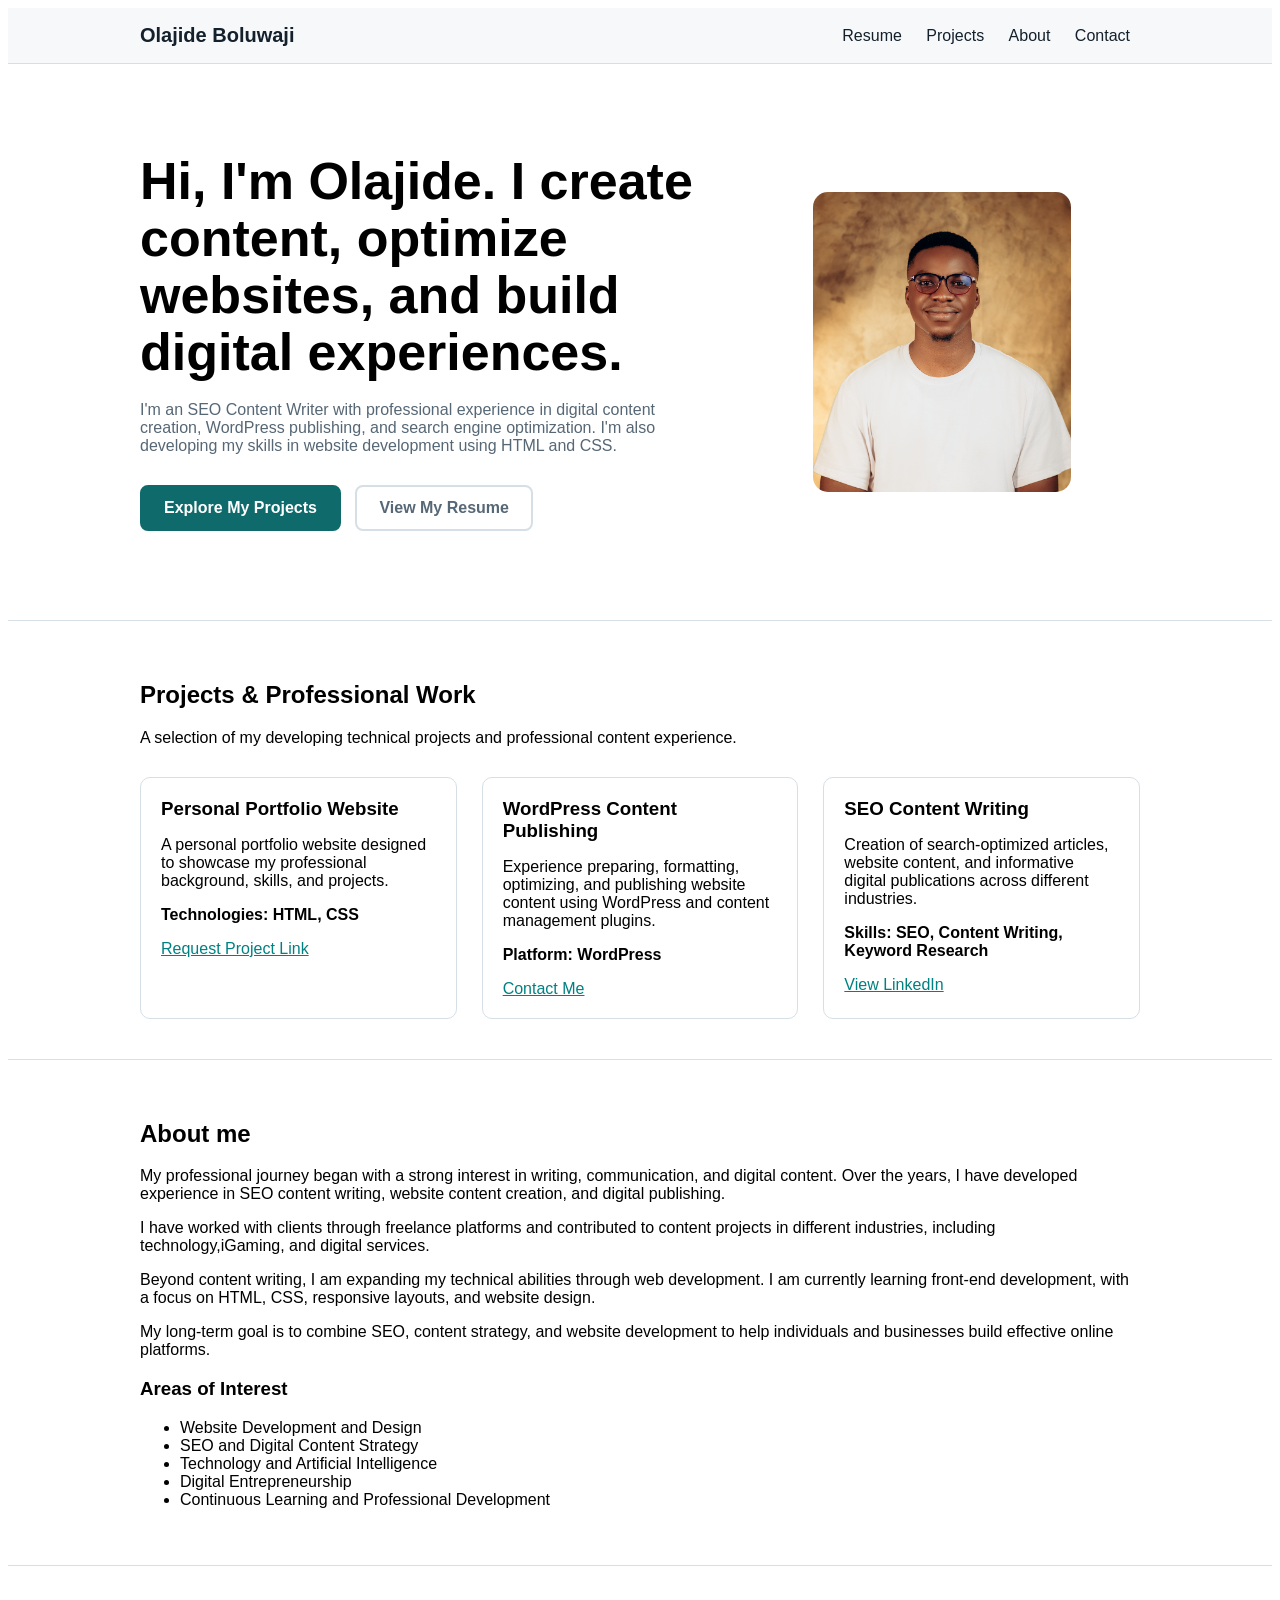
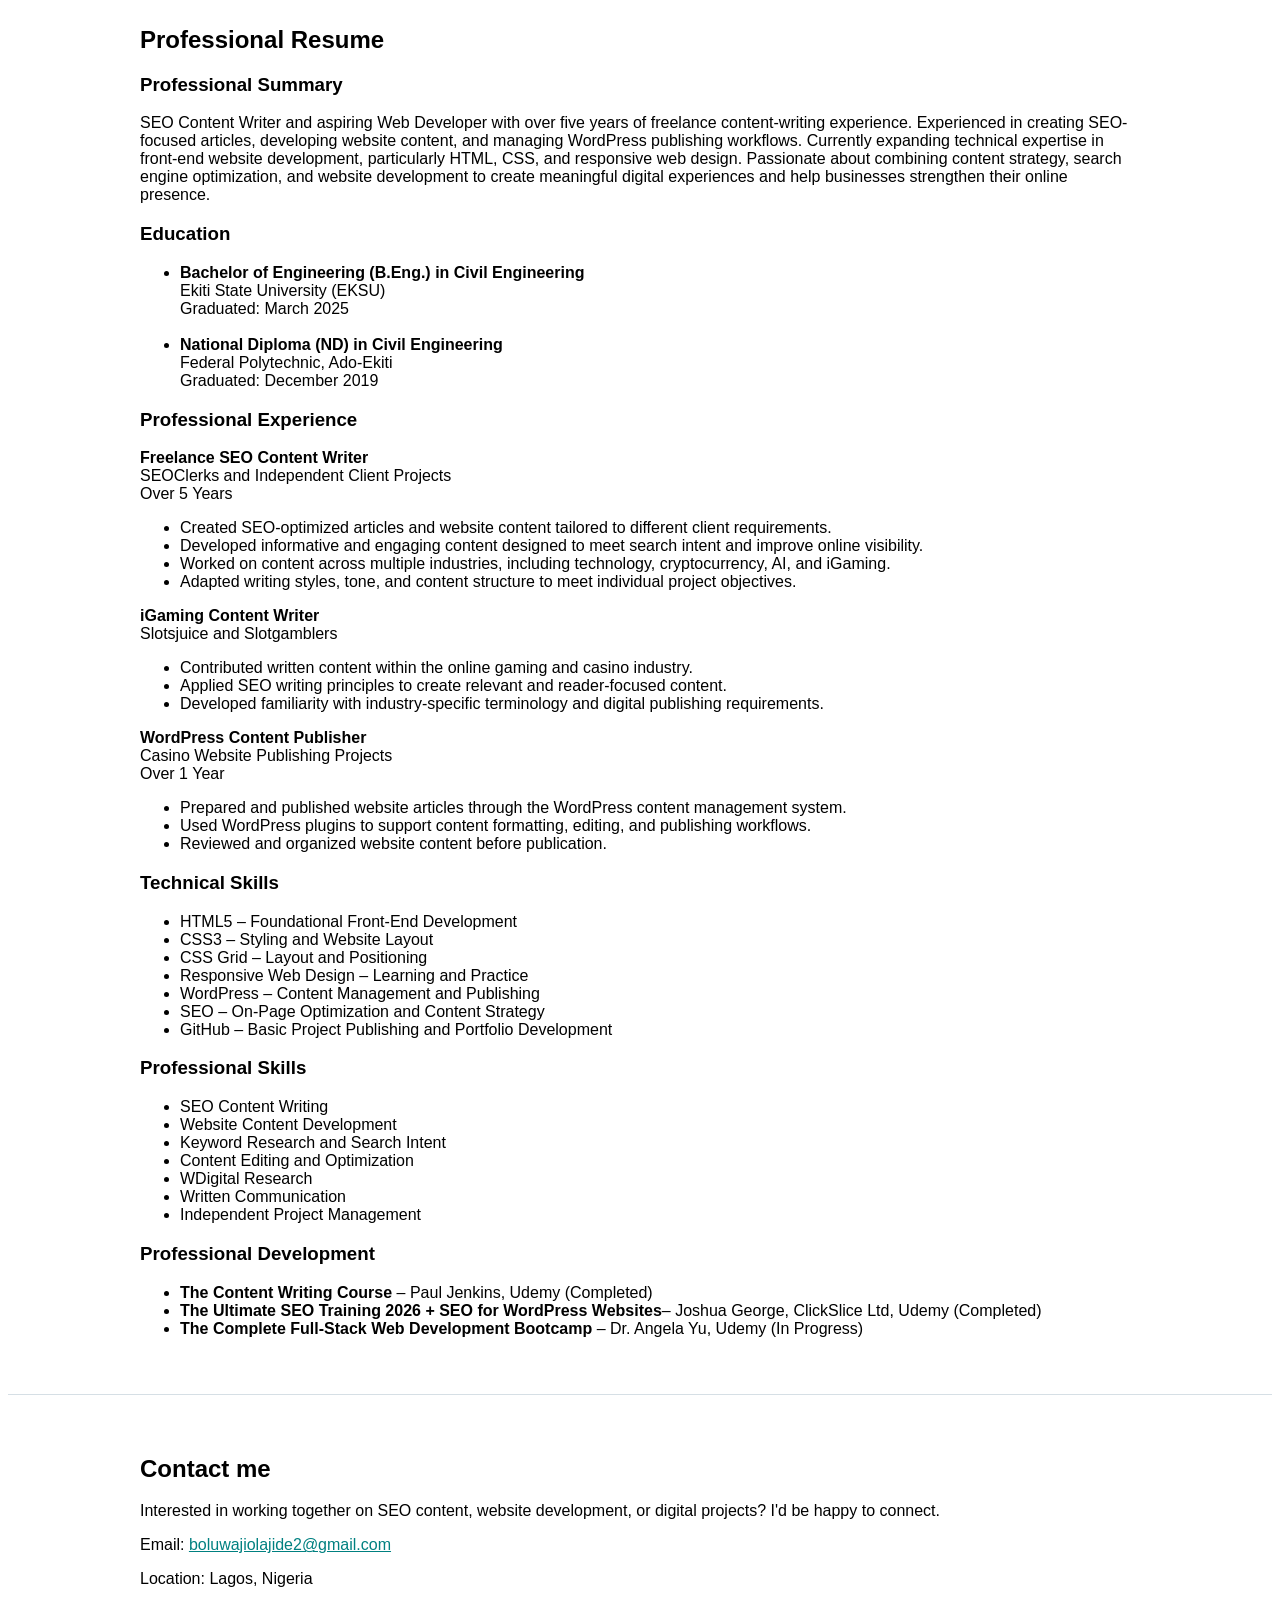
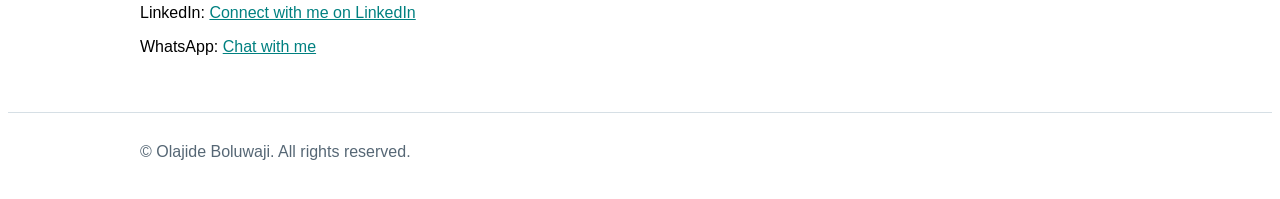
==== index.html @ d7f77a9d "Add files via upload" ====
<!DOCTYPE html>
<html lang="en">
<head>
  <meta charset="UTF-8">
  <meta name="viewport" content="width=device-width, initial-scale=1.0">
  <title>Olajide Boluwaji | SEO Content Writer & Web Developer</title>
  <meta name="description" content="Olajide Boluwaji is an SEO content writer and aspiring web developer helping businesses create optimized content and effective websites.">
  <link rel="stylesheet" href="style.css">
</head>
<body>
  <div class="topbar">
    <div class="wrap">
      <a class="brand" href="index.html">Olajide Boluwaji</a>
      <div class="menu">
        <a href="resume.html">Resume</a>
        <a href="projects.html">Projects</a>
        <a href="about.html">About</a>
        <a href="contact.html">Contact</a>
      </div>
    </div>
  </div>

<section class="hero" id="top">
  <div class="wrap">
    <div>
      <h1>Hi, I'm Olajide. I create content, optimize websites, and build digital experiences.</h1>
      <p>I'm an SEO Content Writer with professional experience in digital content creation, WordPress publishing, and search engine optimization. I'm also developing my skills in website development using HTML and CSS.</p>
      <a class="button" href="projects.html">Explore My Projects</a>
      <a class="button button-empty" href="resume.html">View My Resume</a>
    </div>
    <div class="badge">
      <img src="images/profile.jpg" alt="profile" height="300">
    </div>
  </div>
</section>

<section class="section" id="projects">
<div class="wrap">
  <h1>Projects & Professional Work</h1>
  <p>A selection of my developing technical projects and professional content experience.</p>

  <div class="cards">
    <div class="card">
      <h3>Personal Portfolio Website</h3>
      <p>A personal portfolio website designed to showcase my professional background, skills, and projects.</p>
      <p><b>Technologies: HTML, CSS</b></p>
      <a href="#contact">Request Project Link</a>
    </div>

    <div class="card">
      <h3>WordPress Content Publishing</h3>
      <p>Experience preparing, formatting, optimizing, and publishing website content using WordPress and content management plugins.</p>
      <p><b>Platform: WordPress</b></p>
      <a href="#contact">Contact Me</a>
    </div>

    <div class="card">
      <h3>SEO Content Writing</h3>
      <p>Creation of search-optimized articles, website content, and informative digital publications across different industries.</p>
      <p><b>Skills: SEO, Content Writing, Keyword Research</b></p>
      <a href="https://www.linkedin.com/in/boluwaji-olajide-208509345/">View LinkedIn</a>
    </div>
  </div>
</div>
</section>
<section class="section" id="about">
  <div class="wrap">
    <h1>About me</h1>
    <p>My professional journey began with a strong interest in writing, communication, and digital content. Over the years, I have developed experience in SEO content writing, website content creation, and digital publishing.</p>
    <p>I have worked with clients through freelance platforms and contributed to content projects in different industries, including technology,iGaming, and digital services.</p>
    <p>Beyond content writing, I am expanding my technical abilities through web development. I am currently learning front-end development, with a focus on HTML, CSS, responsive layouts, and website design.</p>
    <p>My long-term goal is to combine SEO, content strategy, and website development to help individuals and businesses build effective online platforms.</p>
    <h3>Areas of Interest</h3>
    <ul>
      <li>Website Development and Design</li>
      <li>SEO and Digital Content Strategy</li>
      <li>Technology and Artificial Intelligence</li>
      <li>Digital Entrepreneurship</li>
      <li>Continuous Learning and Professional Development</li>
    </ul>
  </div>
</section>
<section class="section" id="resume">
  <div class="wrap">
    <h2>Professional Resume</h2>
    <h3>Professional Summary</h3>
    <p>SEO Content Writer and aspiring Web Developer with over five years of freelance content-writing experience. Experienced in creating SEO-focused articles, developing website content, and managing WordPress publishing workflows. Currently expanding technical expertise in front-end website development, particularly HTML, CSS, and responsive web design. Passionate about combining content strategy, search engine optimization, and website development to create meaningful digital experiences and help businesses strengthen their online presence.</p>
    <h3>Education</h3>
      <ul>
        <li><b>Bachelor of Engineering (B.Eng.) in Civil Engineering</b><br>
          Ekiti State University (EKSU)<br>
          Graduated: March 2025
        </li>
        <br>

        <li><b>National Diploma (ND) in Civil Engineering</b><br>
          Federal Polytechnic, Ado-Ekiti<br>
          Graduated: December 2019
        </li>
      </ul>

      <h3>Professional Experience</h3>
      <p><b>Freelance SEO Content Writer</b><br>
        SEOClerks and Independent Client Projects<br>
        Over 5 Years
      </p>
      
      <ul>
        <li> Created SEO-optimized articles and website content tailored to different client requirements.</li>
        <li>Developed informative and engaging content designed to meet search intent and improve online visibility.</li>
        <li>Worked on content across multiple industries, including technology, cryptocurrency, AI, and iGaming.</li>
        <li>Adapted writing styles, tone, and content structure to meet individual project objectives.</li>
      </ul>

      <p><b>iGaming Content Writer</b><br>
        Slotsjuice and Slotgamblers
      </p>
      <ul>
        <li>Contributed written content within the online gaming and casino industry.</li>
        <li>Applied SEO writing principles to create relevant and reader-focused content.</li>
        <li>Developed familiarity with industry-specific terminology and digital publishing requirements.</li>
      </ul>

      <p><b>WordPress Content Publisher</b><br>
        Casino Website Publishing Projects<br>
        Over 1 Year
      </p>

      <ul>
        <li>Prepared and published website articles through the WordPress content management system.</li>
        <li>Used WordPress plugins to support content formatting, editing, and publishing workflows.</li>
        <li>Reviewed and organized website content before publication.</li>
      </ul>

      <h3>Technical Skills</h3>
      <ul>
        <li>HTML5 – Foundational Front-End Development</li>
        <li>CSS3 – Styling and Website Layout</li>
        <li>CSS Grid – Layout and Positioning</li>
        <li>Responsive Web Design – Learning and Practice</li>
        <li>WordPress – Content Management and Publishing</li>
        <li>SEO – On-Page Optimization and Content Strategy</li>
        <li>GitHub – Basic Project Publishing and Portfolio Development</li>
      </ul>

      <h3>Professional Skills</h3>
      <ul>
        <li>SEO Content Writing</li>
        <li>Website Content Development</li>
        <li>Keyword Research and Search Intent</li>
        <li>Content Editing and Optimization</li>
        <li>WDigital Research</li>
        <li>Written Communication</li>
        <li>Independent Project Management</li>
      </ul>

      <h3>Professional Development</h3>
      <ul>
        <li><b>The Content Writing Course</b> – Paul Jenkins, Udemy (Completed)</li>
        <li><b>The Ultimate SEO Training 2026 + SEO for WordPress Websites</b>– Joshua George, ClickSlice Ltd, Udemy (Completed)</li>
        <li><b>The Complete Full-Stack Web Development Bootcamp</b> – Dr. Angela Yu, Udemy (In Progress)</li>
      </ul>
    </div>
  </section>

<section class="section" id="contact">
  <div class="wrap">
    <h1>Contact me</h1>
    <p>Interested in working together on SEO content, website development, or digital projects? I'd be happy to connect.</p>
    <p>Email: <a href="boluwajiolajide2@gmail.com"> boluwajiolajide2@gmail.com</a></p>
    <p>Location: Lagos, Nigeria</p>
    <p>LinkedIn: <a href="https://www.linkedin.com/in/boluwaji-olajide-208509345/"target="_blank">Connect with me on LinkedIn</a></p>
    <p>WhatsApp: <a href="https://wa.me/qr/GBGMVHZOE4JMD1"target="_blank">Chat with me</a></p>
  </div>
</section>

<footer>
    <div class="wrap">&copy; Olajide Boluwaji. All rights reserved.</div>
  </footer>

</section>
</body>
</html>
---- style.css ----
body {
      font-family: 'Segoe UI', Tahoma, Geneva, Verdana, sans-serif;
    }
    
    .wrap {
      max-width: 1000px;
      margin: 0 auto;
      padding: 0 24px;
    }

    a {
      color: teal;
    }

    .topbar {
      position: sticky;
      top: 0;
      background: #f6f8fa;
      border-bottom: 1px solid #d6dfe5;
      padding: 16px 0;
    }

    .topbar .wrap {
      display: flex;
      justify-content: space-between;
      align-items: center;
    }

    .brand {
      text-decoration: none;
      font-size: 20px;
      font-weight: bold;
      color: #14202b;
    }

    .brand:hover {
      color: #0f6b6b
    }

    .menu a {
      text-decoration: none;
      padding: 10px;
      color: #14202b;
    }

    .menu a:hover {
      color: #0f6b6b
    }

    .hero {
      padding: 80px 0;
    }

    .hero .wrap {
      display: grid;
      grid-template-columns: 1.4fr 1fr;
      gap: 50px;
      align-items: center;
    }

    .hero h1 {
      font-size: 52px;
      line-height: 1.1;
      margin: 0 0 20px 0;
    }

    .hero p {
      color: #566775;
      margin: 0 0 30px 0;
    }

    .button {
      display: inline-block;
      text-decoration: none;
      color: white;
      border: 2px solid #0f6b6b;
      background: #0f6b6b;
      border-radius: 8px;
      padding: 12px 22px;
      font-weight: bold;
      margin-right: 10px;
    }

    .button-empty {
      background: transparent;
      color: #566775;
      border-color: #d6dfe5;
    }

    .button:hover {
      color: #14202b;
    }

    .button-empty:hover {
      color: #0f6b6b;
    }

    .badge {
      aspect-ratio: 1 / 1;
      display: grid;
      place-items: center;
    }

    img {
      border-radius: 15px;
    }

    .section {
      padding: 40px 0;
      border-top: 1px solid #d6dfe5;
    }

    .cards {
      display: grid;
      grid-template-columns: repeat(3, 1fr);
      gap: 25px;
      margin-top: 30px;
    }

    .card {
      background: white;
      border: 1px solid #d6dfe5;
      border-radius: 10px;
      padding: 20px;
    }

    .card h3 {
      margin: 0 0 8px 0;
    }

    form {
      max-width: 400px;
    }

    input, textarea {
      width: 100%;
      padding: 10px;
      margin: 6px 0 16px 0;
      border: 1px solid #d6dfe5;
      border-radius: 8px;
      font-size: 16px;
      box-sizing: border-box;             
    }
    button {
      padding: 12px 22px;
      border-radius: 8px;
      background: #0f6b6b;
      color: white;
      border: none;
      font-size: 16px;
      font-weight: bold;
      cursor: pointer;               
    }

     footer {
      border-top: 1px solid #d6dfe5;
      padding: 30px 0;
      color: #566775;
    }

    @media (max-width: 800px) {
      .hero .wrap { 
        grid-template-columns: 1fr; 
      }
      .cards { 
        grid-template-columns: 1fr; 
      }
      .hero h1 { 
        font-size: 38px; 
      }
      .badge { 
        max-width: 200px; 
      }
      .button { 
        margin-bottom: 10px;
    }
    }
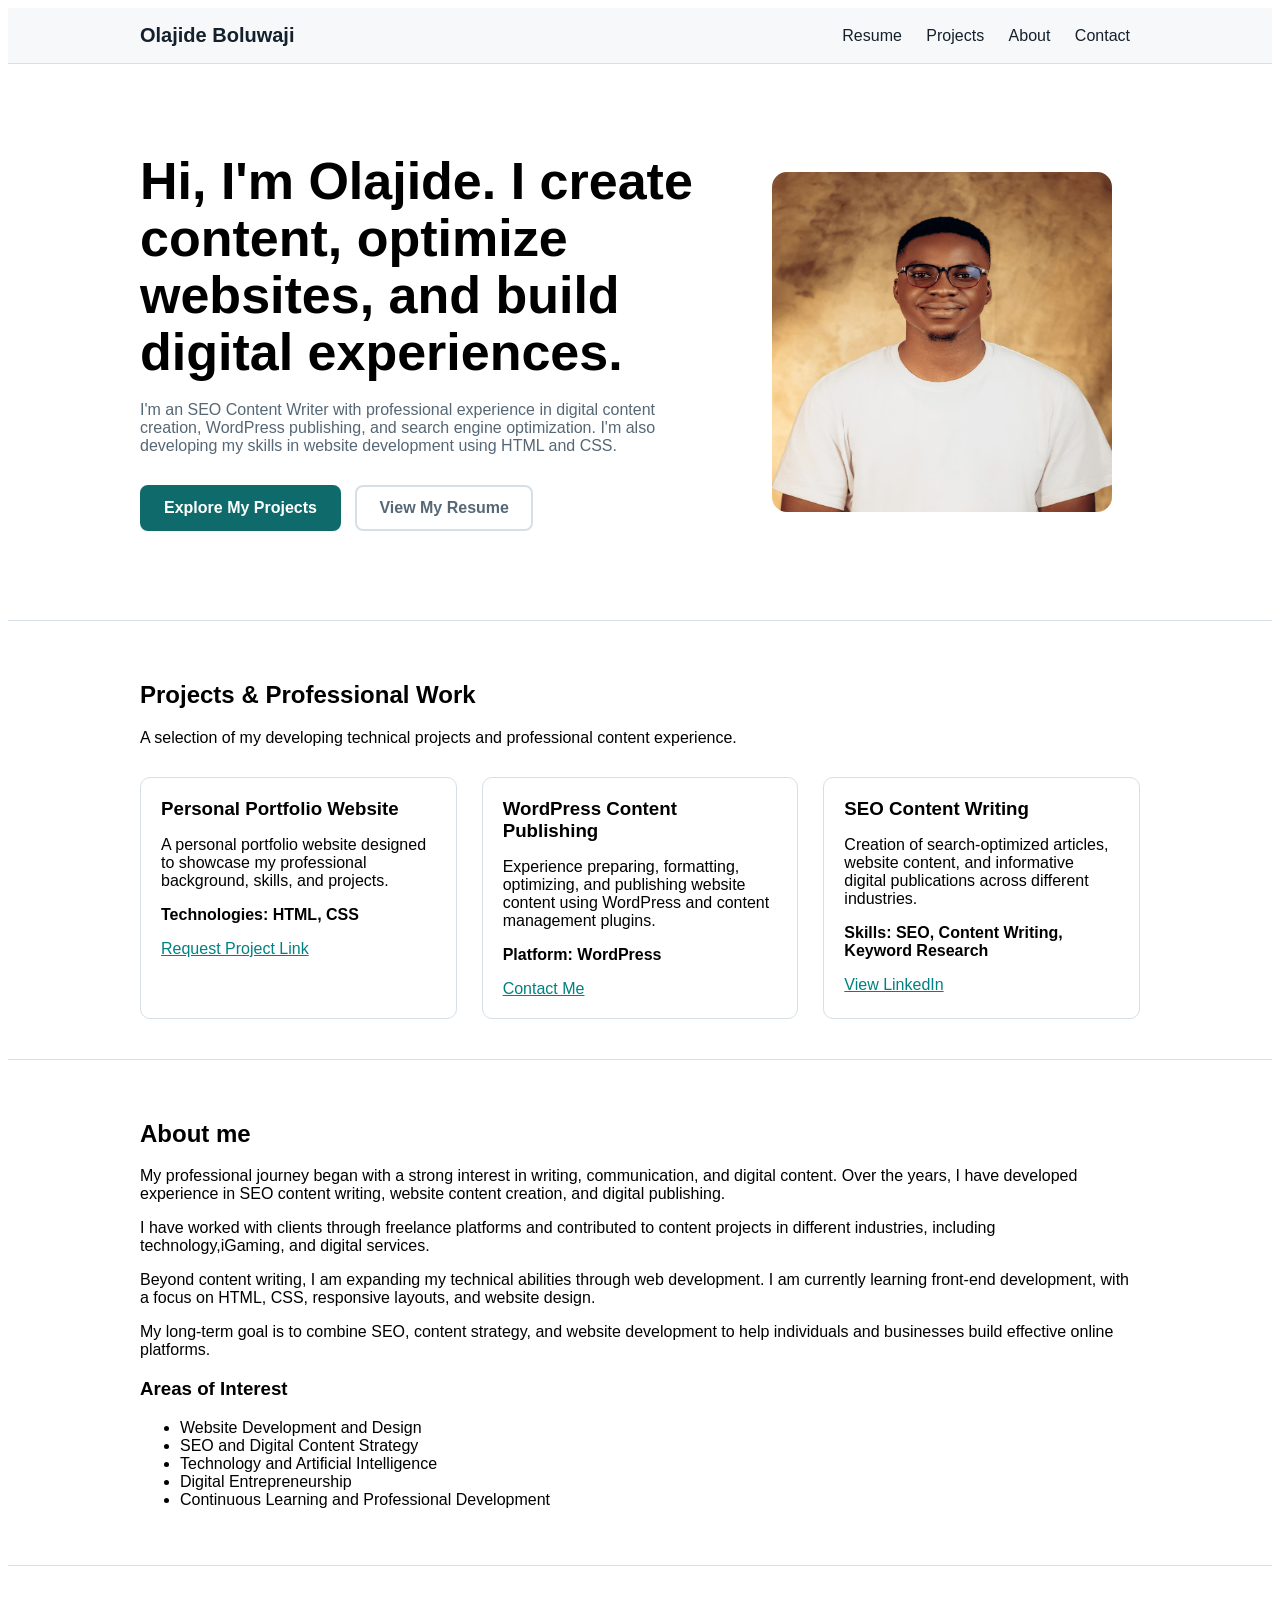
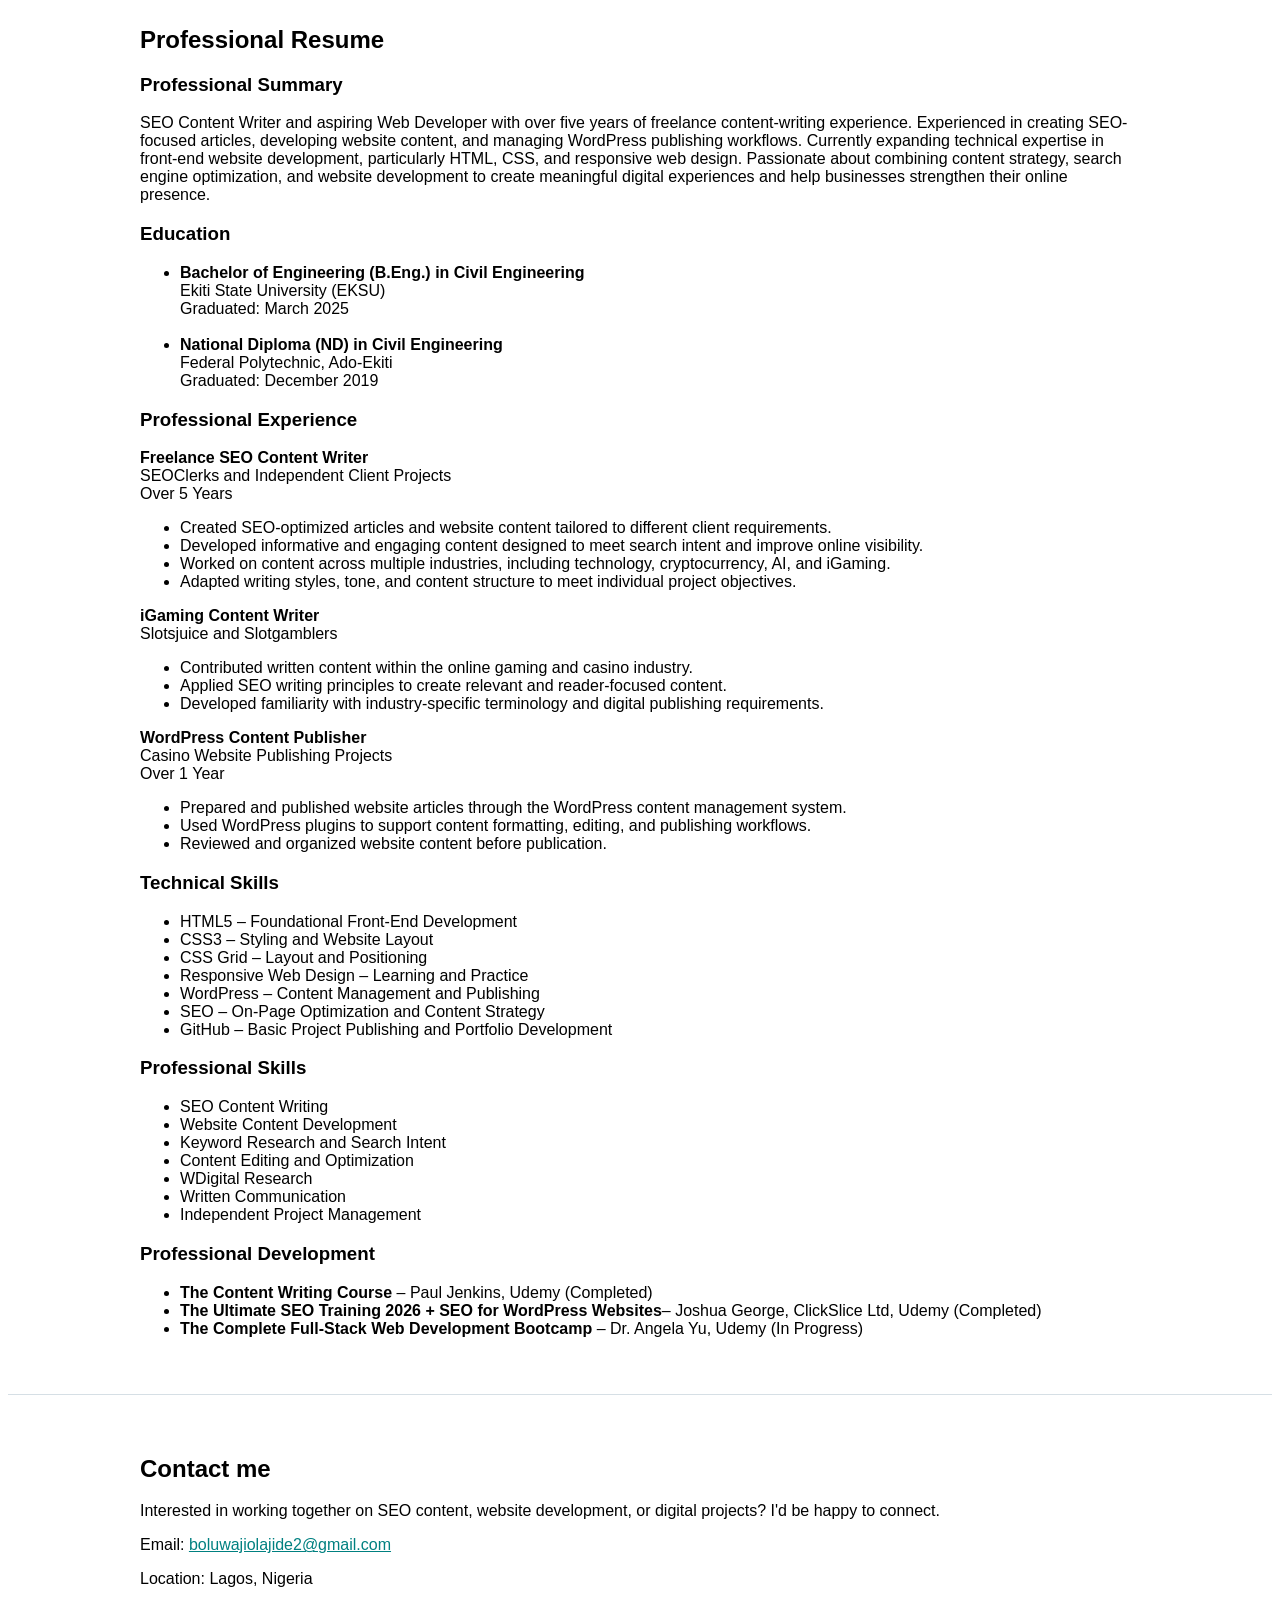
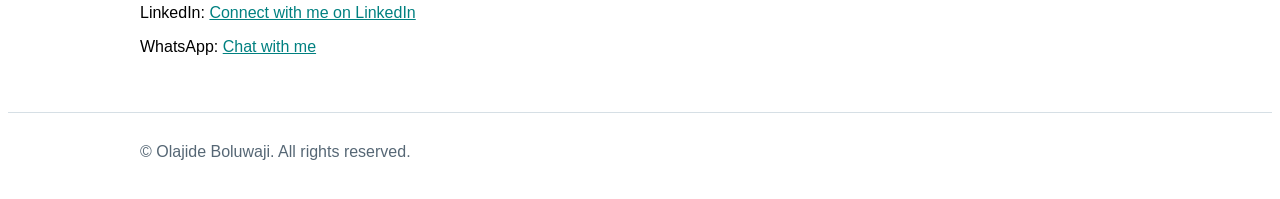
==== commit 8dba7a3a: "Update index.html" ====
--- a/index.html
+++ b/index.html
@@ -29,7 +29,7 @@
       <a class="button button-empty" href="resume.html">View My Resume</a>
     </div>
     <div class="badge">
-      <img src="images/profile.jpg" alt="profile" height="300">
+      <img src="images/profile.jpg" alt="Portrait of Olajide Boluwaji" width="340" height="340">
     </div>
   </div>
 </section>
@@ -180,4 +180,4 @@
 
 </section>
 </body>
-</html>+</html>
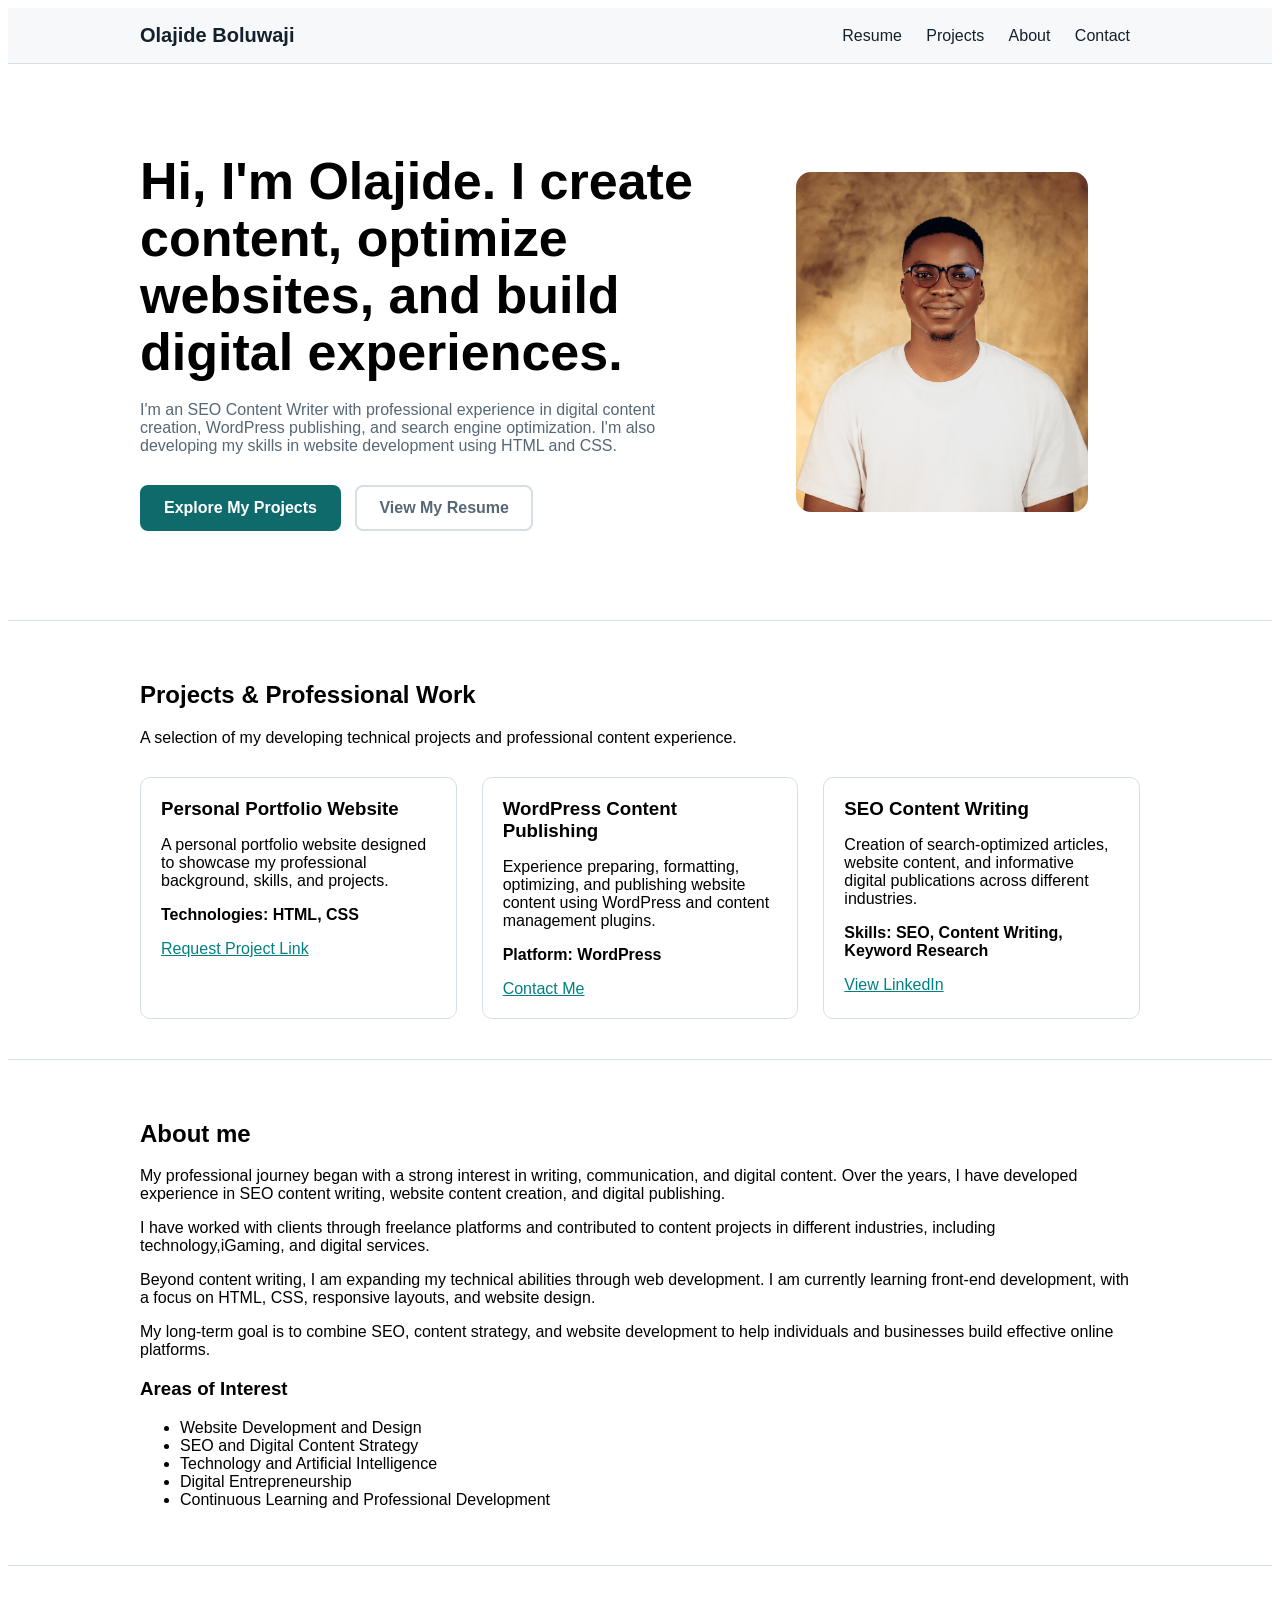
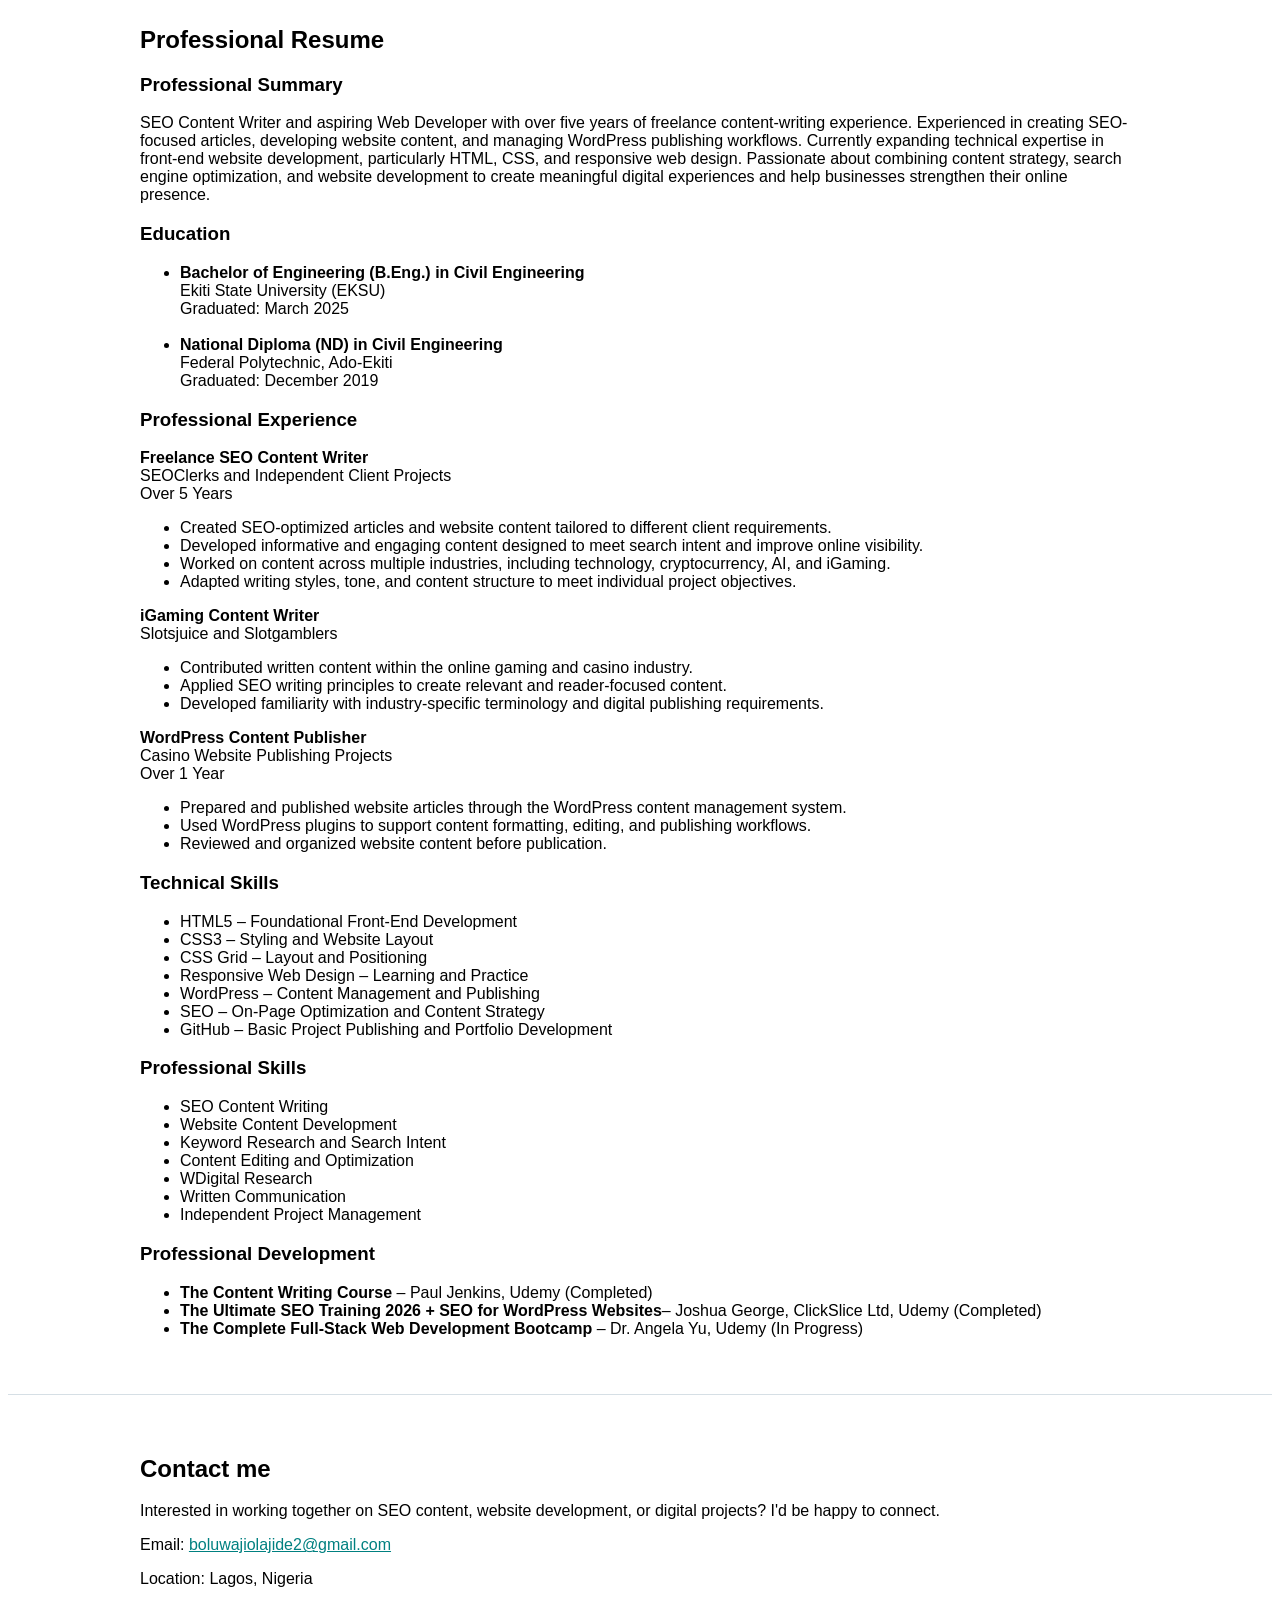
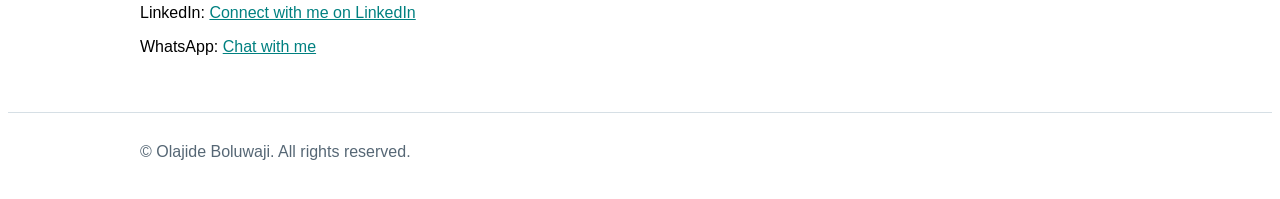
==== commit e38df276: "Update index.html" ====
--- a/index.html
+++ b/index.html
@@ -29,7 +29,7 @@
       <a class="button button-empty" href="resume.html">View My Resume</a>
     </div>
     <div class="badge">
-      <img src="images/profile.jpg" alt="Portrait of Olajide Boluwaji" width="340" height="340">
+      <img src="images/profile.jpg" alt="Portrait of Olajide Boluwaji" height="340">
     </div>
   </div>
 </section>
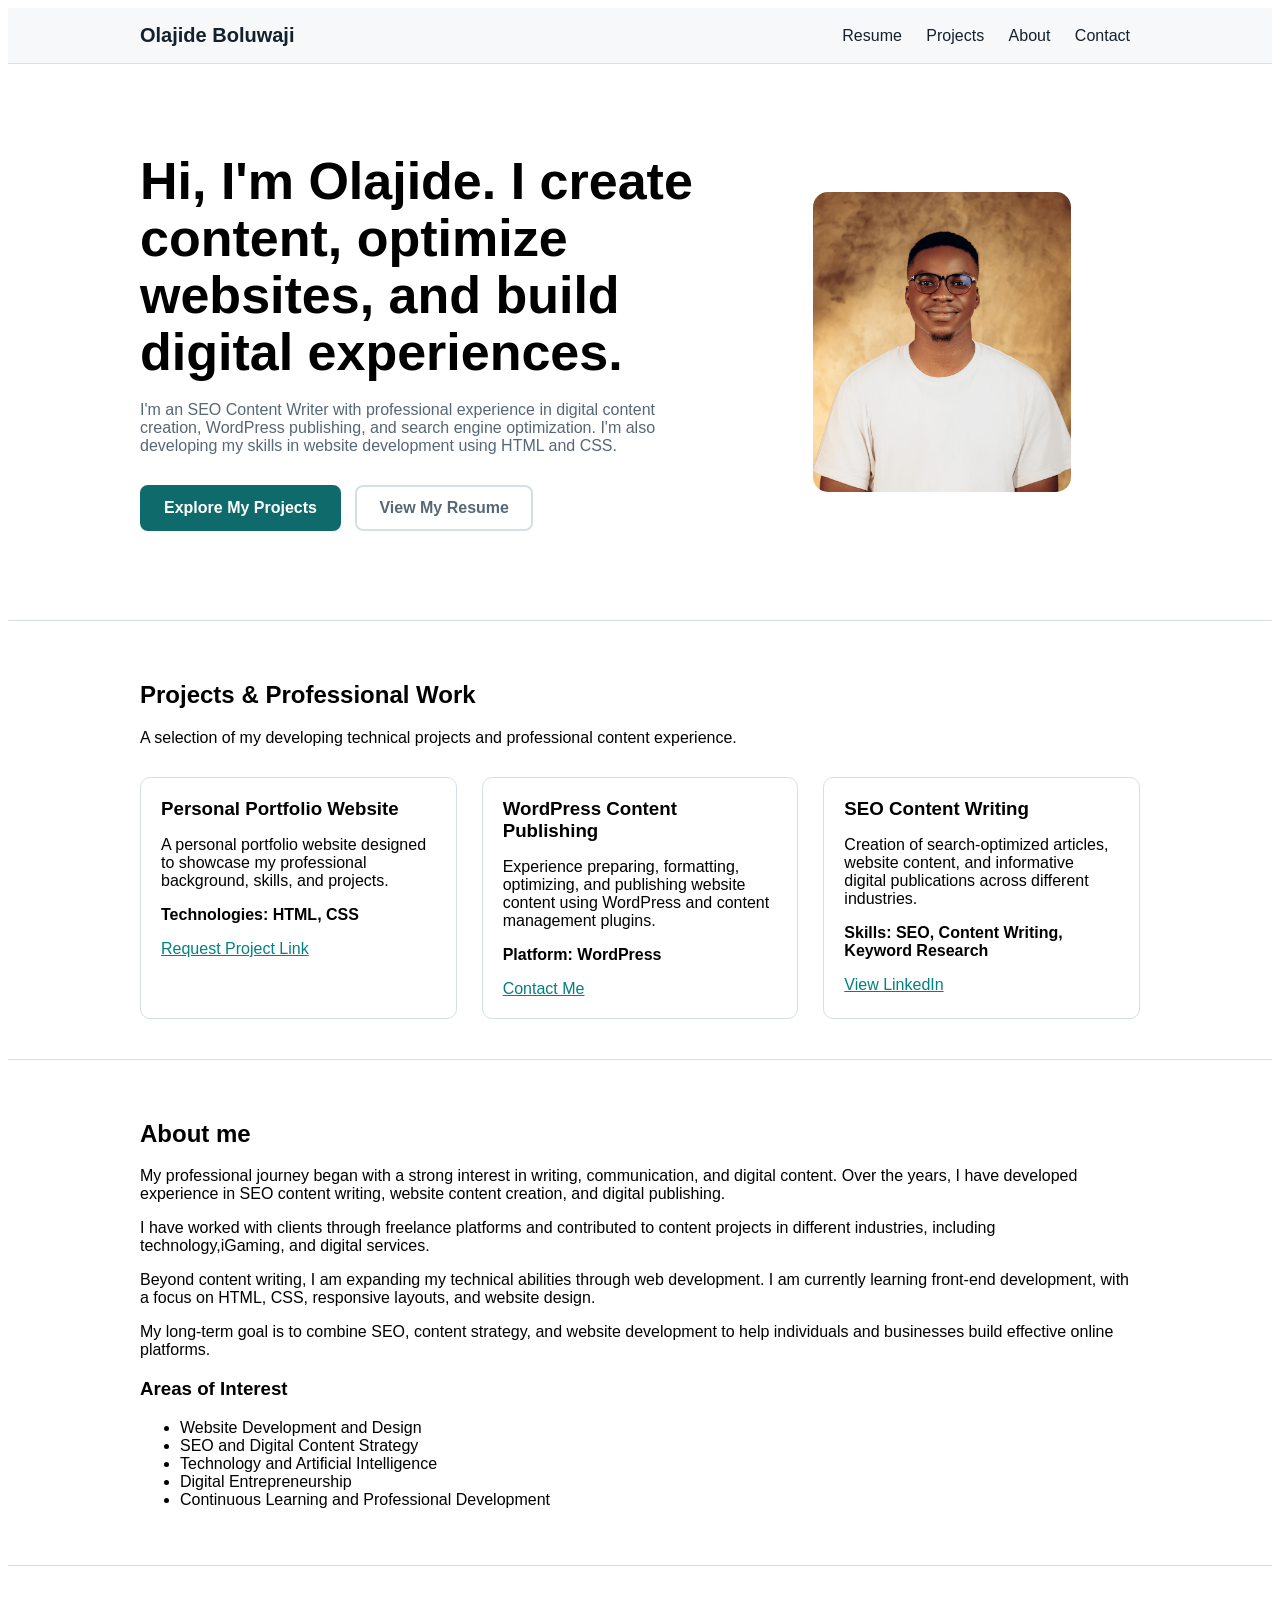
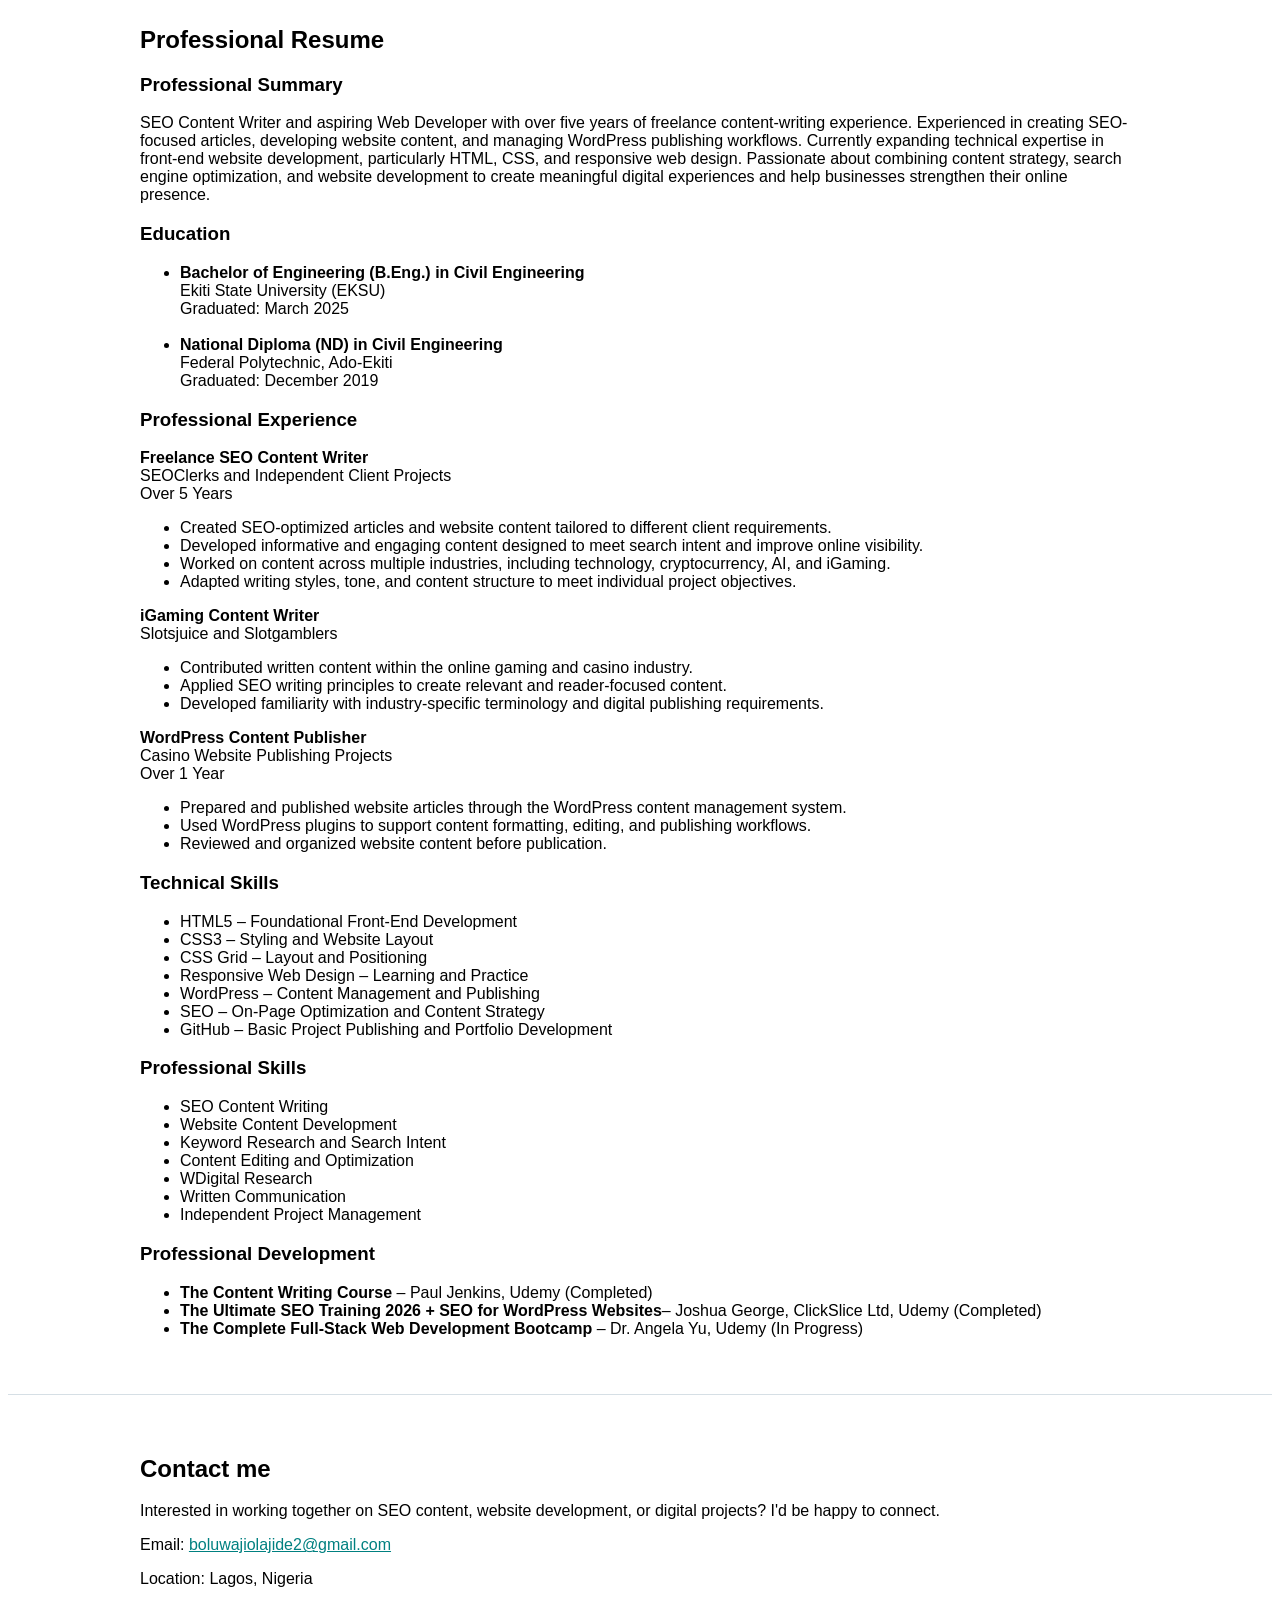
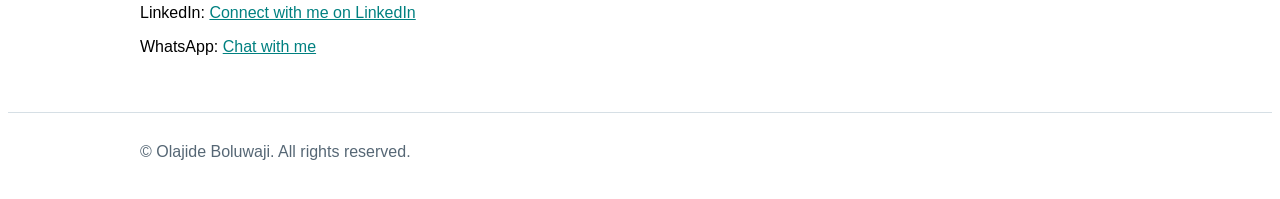
==== commit 6df39363: "Update index.html" ====
--- a/index.html
+++ b/index.html
@@ -29,7 +29,7 @@
       <a class="button button-empty" href="resume.html">View My Resume</a>
     </div>
     <div class="badge">
-      <img src="images/profile.jpg" alt="Portrait of Olajide Boluwaji" height="340">
+      <img src="images/profile.jpg" alt="Portrait of Olajide Boluwaji" height="300">
     </div>
   </div>
 </section>
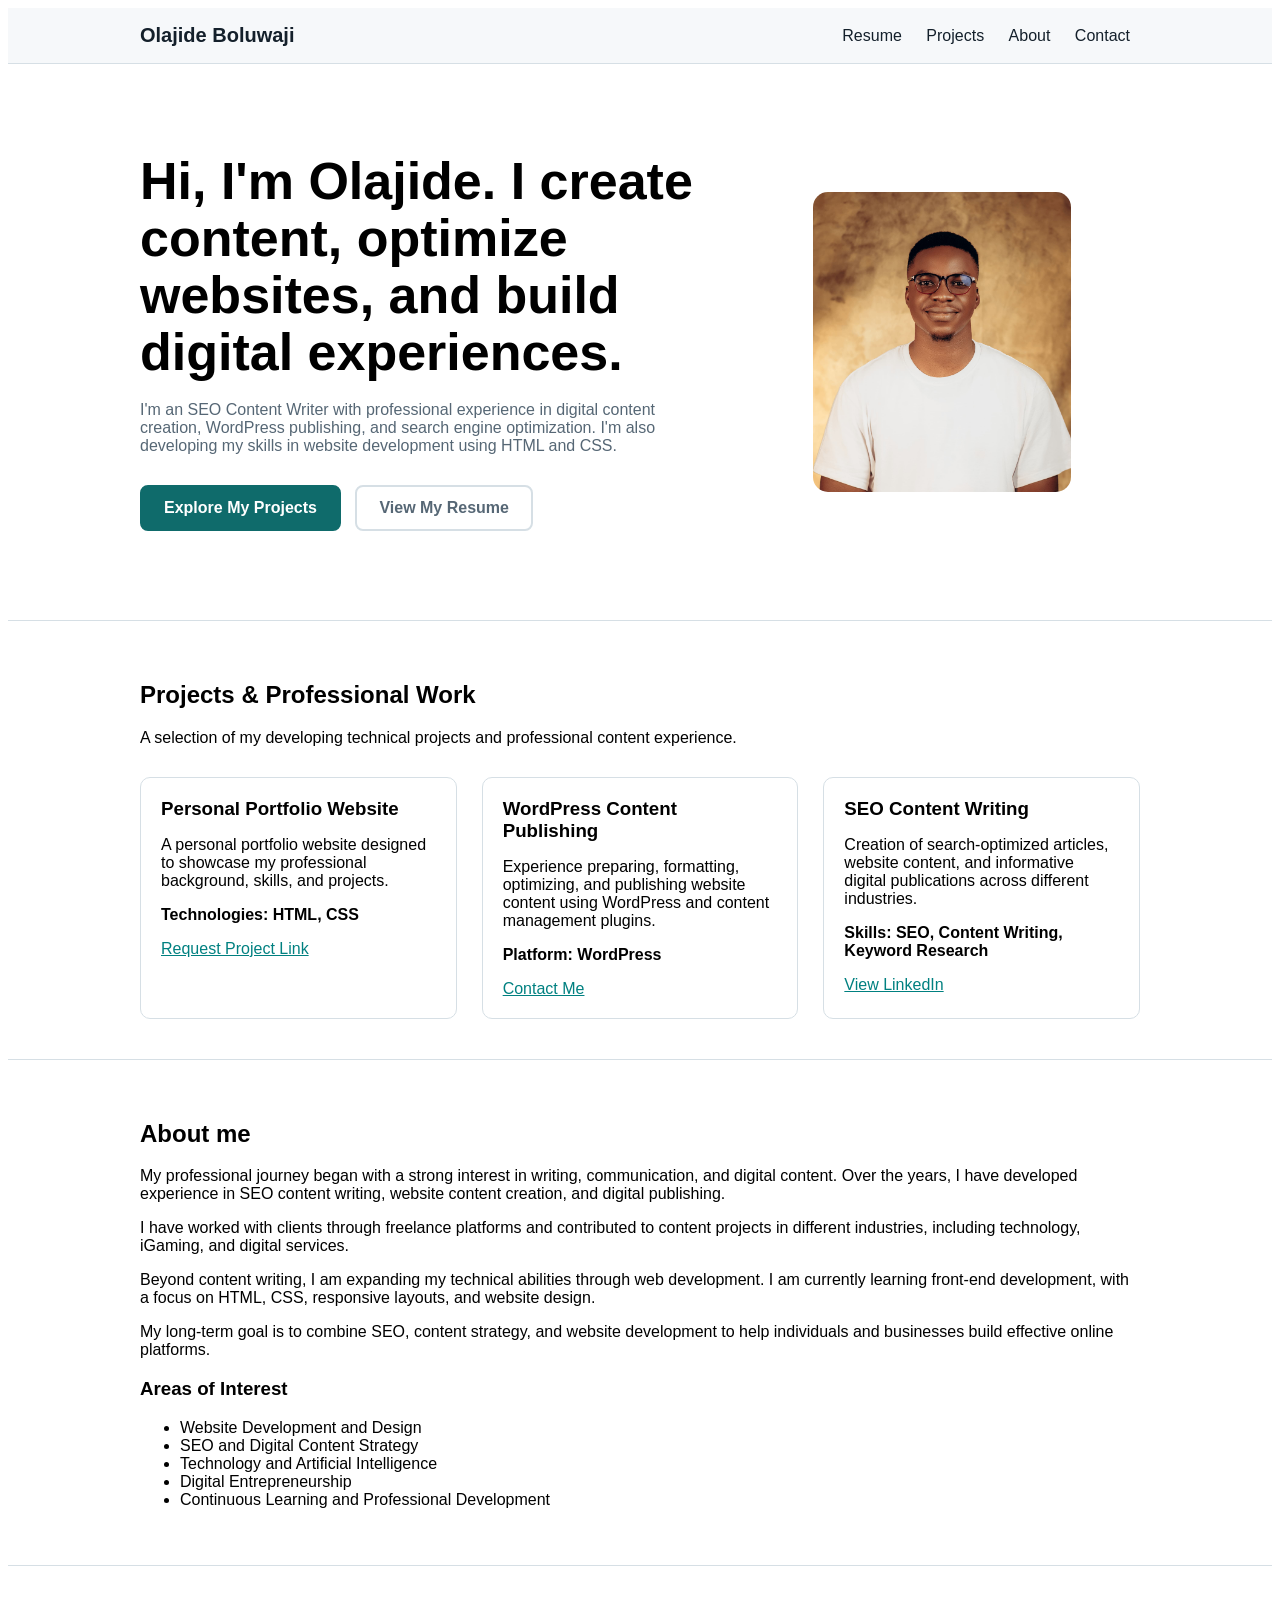
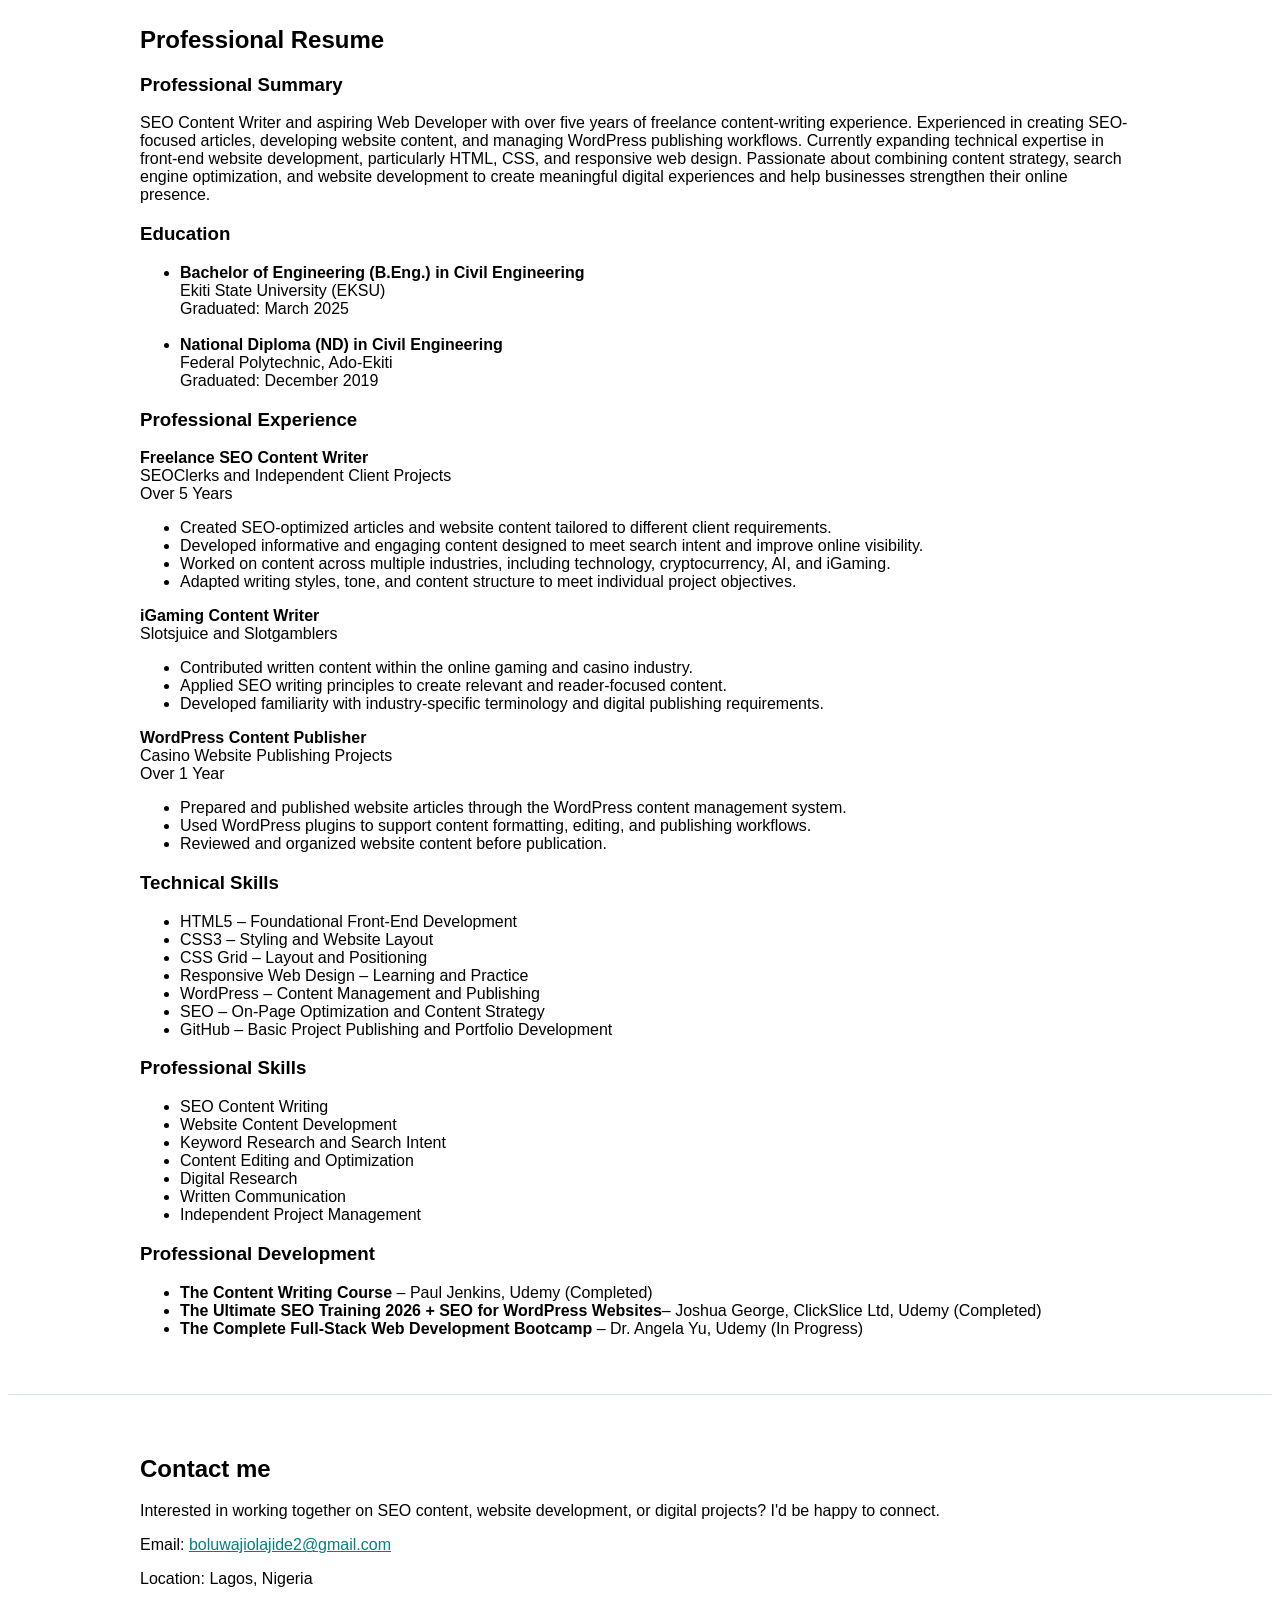
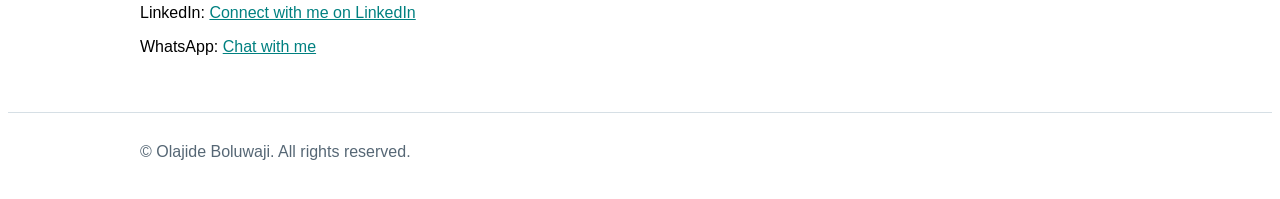
==== commit bb73b33d: "Update index.html" ====
--- a/index.html
+++ b/index.html
@@ -67,7 +67,7 @@
   <div class="wrap">
     <h1>About me</h1>
     <p>My professional journey began with a strong interest in writing, communication, and digital content. Over the years, I have developed experience in SEO content writing, website content creation, and digital publishing.</p>
-    <p>I have worked with clients through freelance platforms and contributed to content projects in different industries, including technology,iGaming, and digital services.</p>
+    <p>I have worked with clients through freelance platforms and contributed to content projects in different industries, including technology, iGaming, and digital services.</p>
     <p>Beyond content writing, I am expanding my technical abilities through web development. I am currently learning front-end development, with a focus on HTML, CSS, responsive layouts, and website design.</p>
     <p>My long-term goal is to combine SEO, content strategy, and website development to help individuals and businesses build effective online platforms.</p>
     <h3>Areas of Interest</h3>
@@ -149,7 +149,7 @@
         <li>Website Content Development</li>
         <li>Keyword Research and Search Intent</li>
         <li>Content Editing and Optimization</li>
-        <li>WDigital Research</li>
+        <li>Digital Research</li>
         <li>Written Communication</li>
         <li>Independent Project Management</li>
       </ul>
@@ -167,7 +167,7 @@
   <div class="wrap">
     <h1>Contact me</h1>
     <p>Interested in working together on SEO content, website development, or digital projects? I'd be happy to connect.</p>
-    <p>Email: <a href="boluwajiolajide2@gmail.com"> boluwajiolajide2@gmail.com</a></p>
+    <p>Email: <a href="mailto:boluwajiolajide2@gmail.com"> boluwajiolajide2@gmail.com</a></p>
     <p>Location: Lagos, Nigeria</p>
     <p>LinkedIn: <a href="https://www.linkedin.com/in/boluwaji-olajide-208509345/"target="_blank">Connect with me on LinkedIn</a></p>
     <p>WhatsApp: <a href="https://wa.me/qr/GBGMVHZOE4JMD1"target="_blank">Chat with me</a></p>
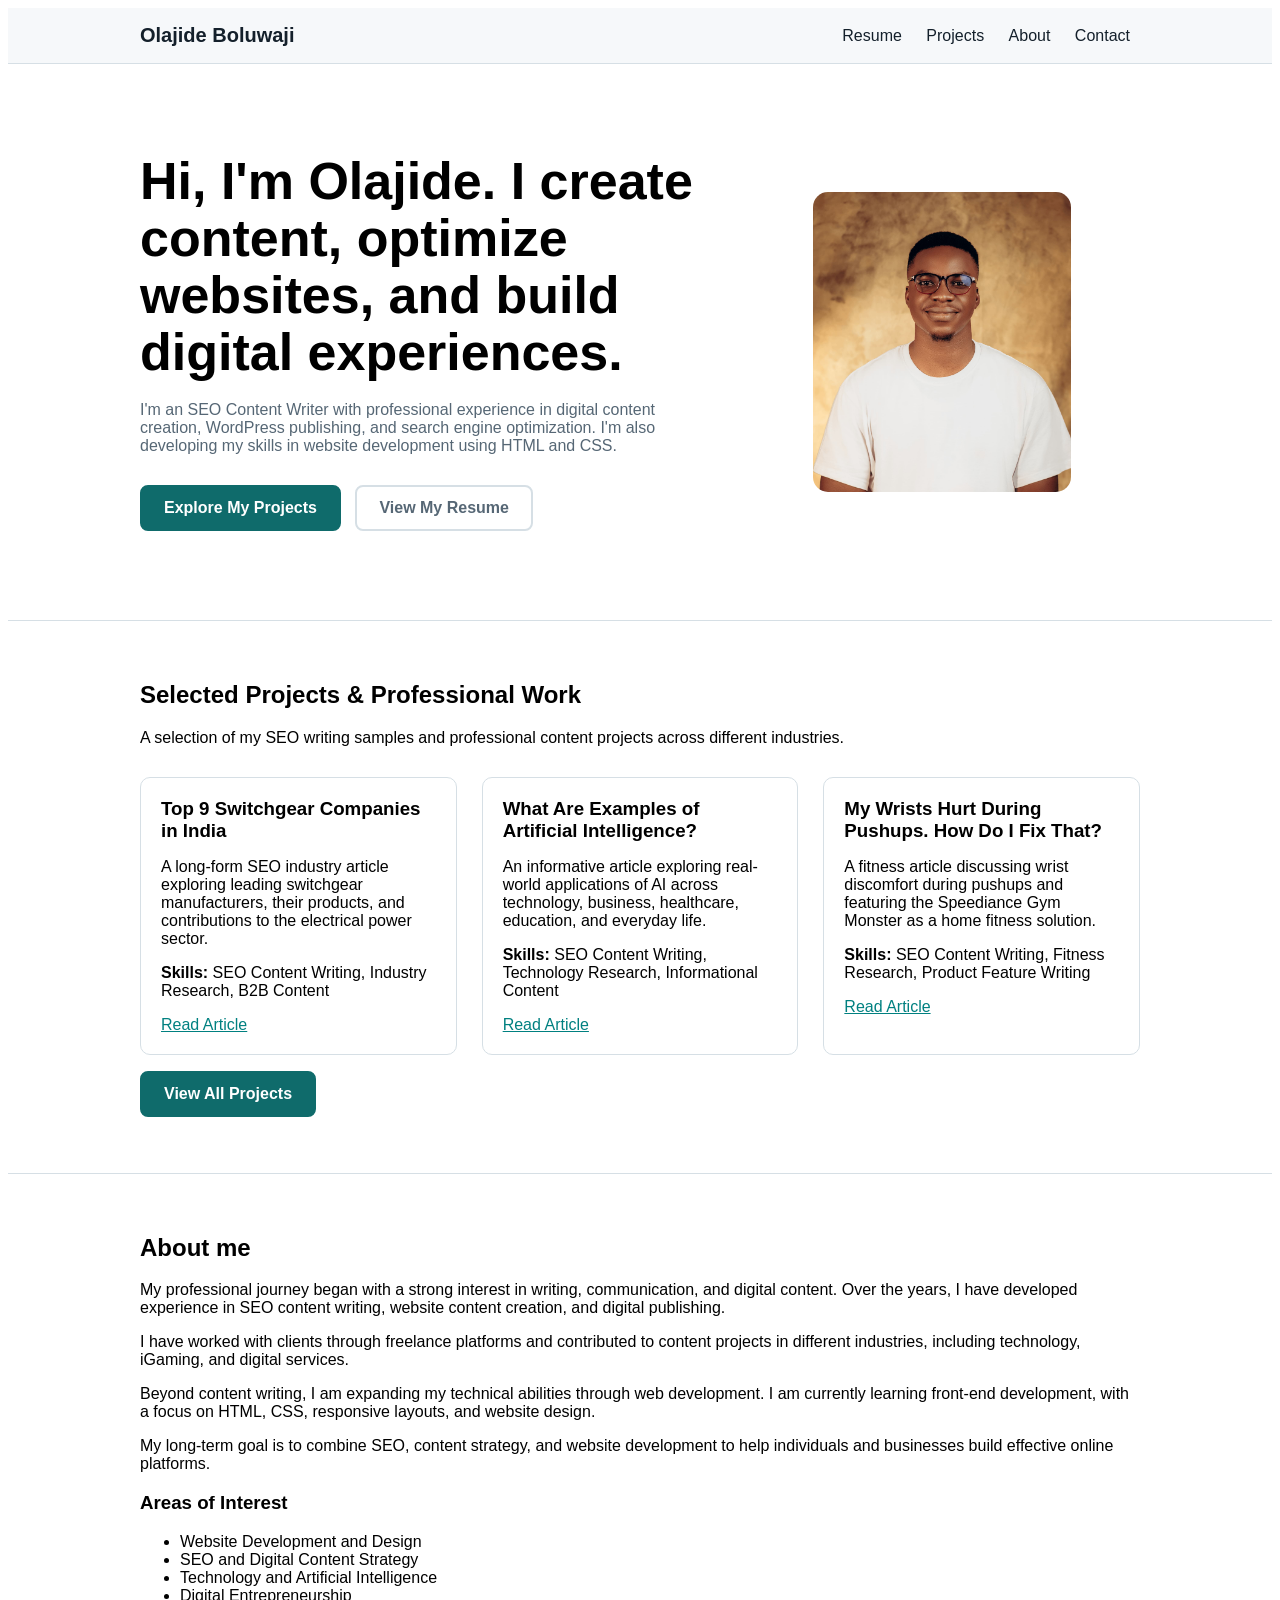
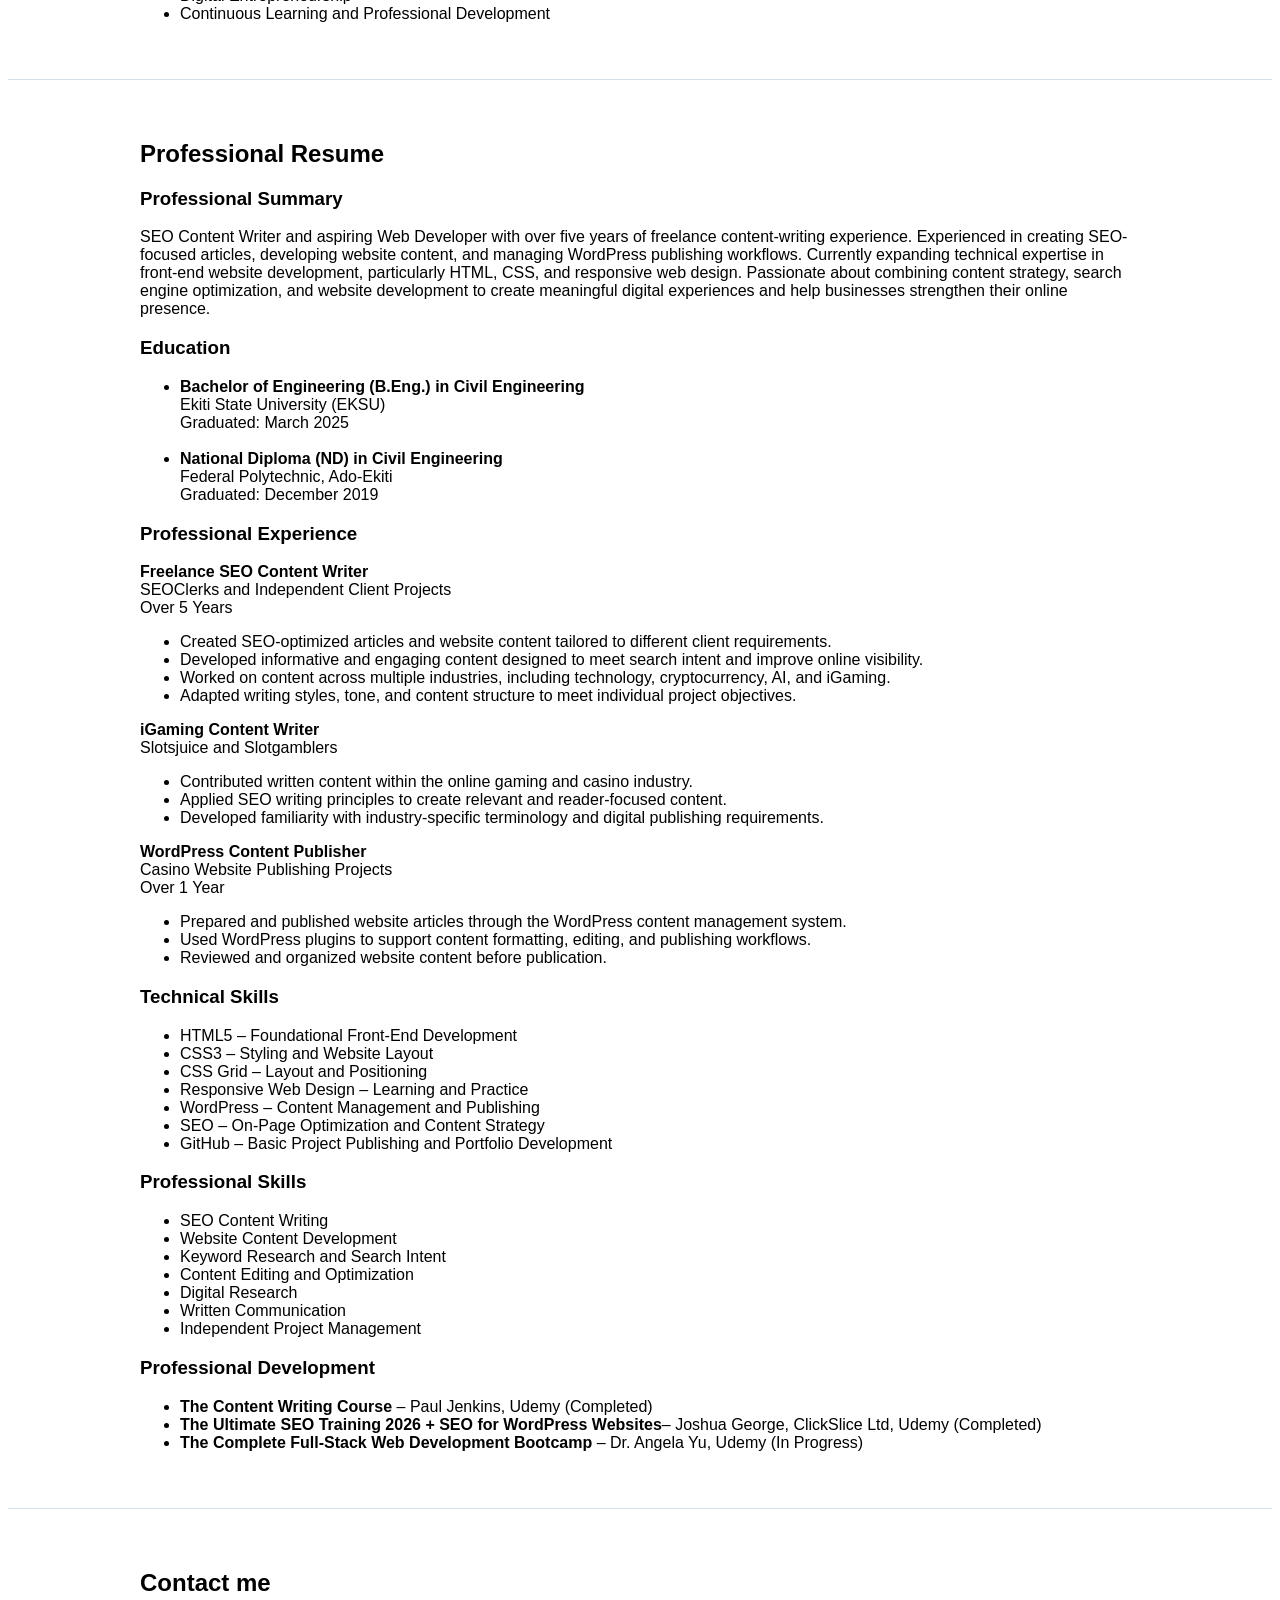
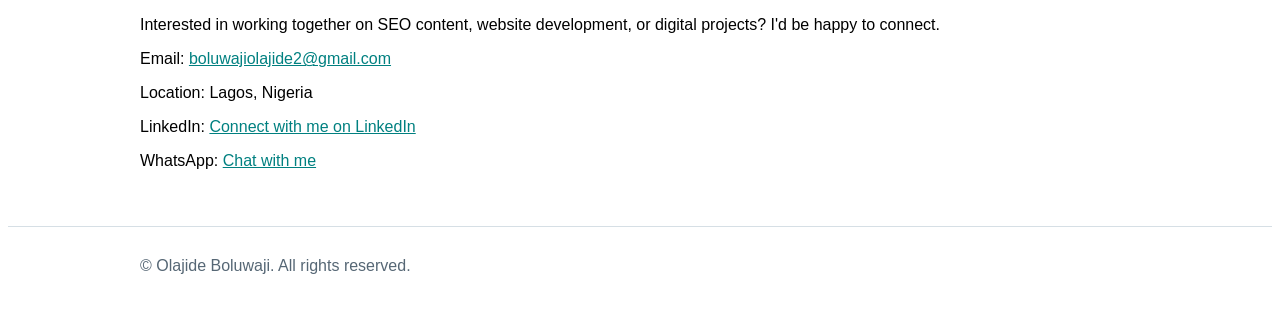
==== commit f25e9a06: "Update index.html" ====
--- a/index.html
+++ b/index.html
@@ -35,33 +35,31 @@
 </section>
 
 <section class="section" id="projects">
-<div class="wrap">
-  <h1>Projects & Professional Work</h1>
-  <p>A selection of my developing technical projects and professional content experience.</p>
-
-  <div class="cards">
-    <div class="card">
-      <h3>Personal Portfolio Website</h3>
-      <p>A personal portfolio website designed to showcase my professional background, skills, and projects.</p>
-      <p><b>Technologies: HTML, CSS</b></p>
-      <a href="#contact">Request Project Link</a>
+  <div class="wrap">
+    <h1>Selected Projects & Professional Work</h1>
+    <p>A selection of my SEO writing samples and professional content projects across different industries.</p>
+    <div class="cards">
+      <div class="card">
+        <h3>Top 9 Switchgear Companies in India</h3>
+        <p>A long-form SEO industry article exploring leading switchgear manufacturers, their products, and contributions to the electrical power sector.</p>
+        <p><b>Skills:</b> SEO Content Writing, Industry Research, B2B Content</p>
+        <a href="https://docs.google.com/document/d/1WkYZd41u9wFelh1ZvXodTg11-vuGOklXvAnuHrQUTzw/edit?usp=sharing" target="_blank" rel="noopener noreferrer">Read Article</a>
+      </div>
+      <div class="card">
+        <h3>What Are Examples of Artificial Intelligence?</h3>
+        <p>An informative article exploring real-world applications of AI across technology, business, healthcare, education, and everyday life.</p>
+        <p><b>Skills:</b> SEO Content Writing, Technology Research, Informational Content</p>
+        <a href="https://docs.google.com/document/d/1o2Gj0HjTnXpwA1GjlgthEkdlJC_bLdoVjYAegRRn-Zs/edit?usp=sharing" target="_blank" rel="noopener noreferrer">Read Article</a>
+      </div>
+      <div class="card">
+        <h3>My Wrists Hurt During Pushups. How Do I Fix That?</h3>
+        <p>A fitness article discussing wrist discomfort during pushups and featuring the Speediance Gym Monster as a home fitness solution.</p>
+        <p><b>Skills:</b> SEO Content Writing, Fitness Research, Product Feature Writing</p>
+        <a href="https://docs.google.com/document/d/1WbqrhmfreV7mj49OU36oMGxLmFlXTJWZodwAFZqvxCM/edit?usp=sharing" target="_blank" rel="noopener noreferrer">Read Article</a>
+      </div>
     </div>
-
-    <div class="card">
-      <h3>WordPress Content Publishing</h3>
-      <p>Experience preparing, formatting, optimizing, and publishing website content using WordPress and content management plugins.</p>
-      <p><b>Platform: WordPress</b></p>
-      <a href="#contact">Contact Me</a>
-    </div>
-
-    <div class="card">
-      <h3>SEO Content Writing</h3>
-      <p>Creation of search-optimized articles, website content, and informative digital publications across different industries.</p>
-      <p><b>Skills: SEO, Content Writing, Keyword Research</b></p>
-      <a href="https://www.linkedin.com/in/boluwaji-olajide-208509345/">View LinkedIn</a>
-    </div>
+    <p><a class="button" href="projects.html">View All Projects</a></p>
   </div>
-</div>
 </section>
 <section class="section" id="about">
   <div class="wrap">
